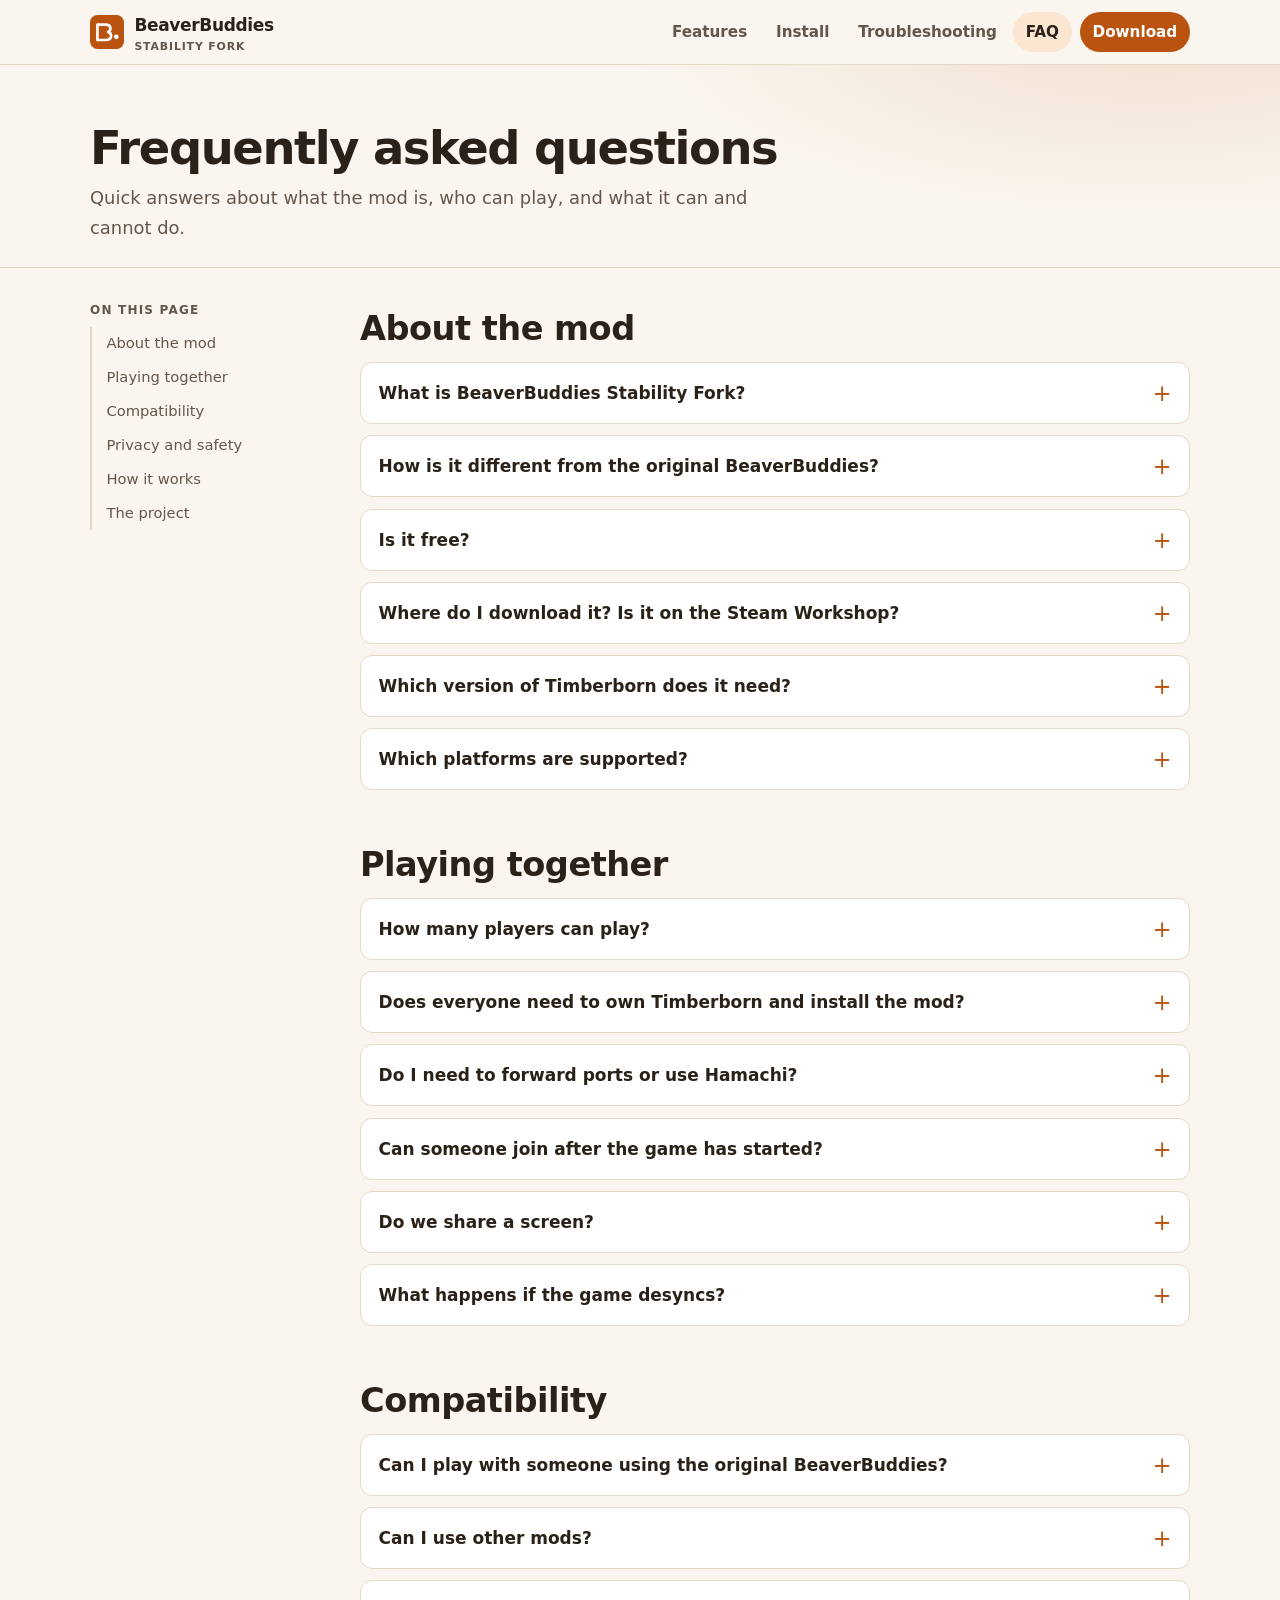
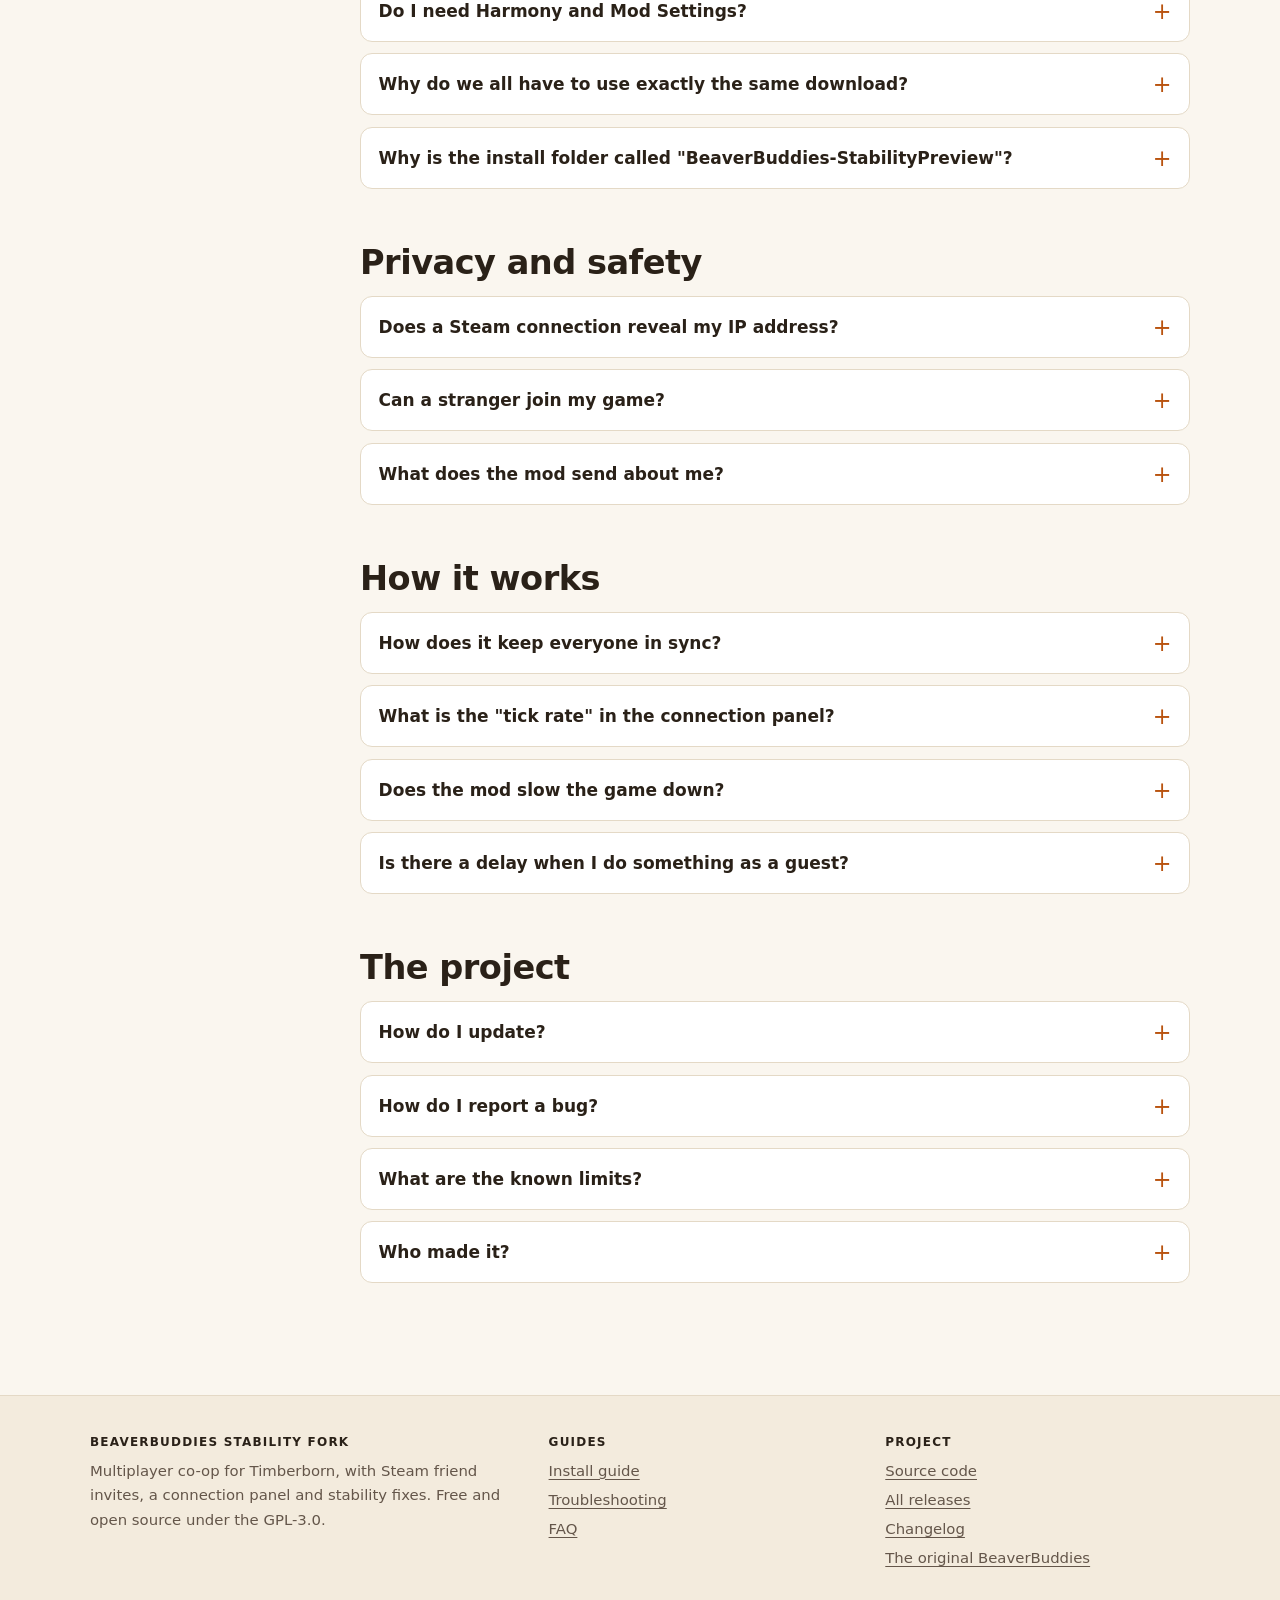
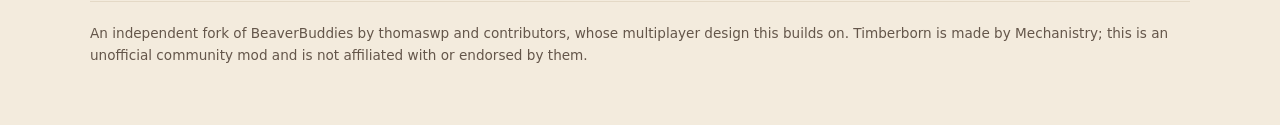
==== docs/faq.html @ a0eb25ae "Add a project website for GitHub Pages A static site under docs/ (no build step, no external fonts, " ====
<!doctype html>
<html lang="en">
<head>
  <meta charset="utf-8">
  <meta name="viewport" content="width=device-width, initial-scale=1">
  <title>FAQ: BeaverBuddies Stability Fork</title>
  <meta name="description" content="Answers about BeaverBuddies Stability Fork: what it is, how it differs from the original, who can play, compatibility with other mods, privacy, and known limits.">
  <meta name="theme-color" content="#b9530f">
  <link rel="icon" href="assets/favicon.svg" type="image/svg+xml">
  <link rel="stylesheet" href="assets/style.css">
</head>
<body>
<a class="skip" href="#main">Skip to content</a>

<header class="site-header">
  <div class="container header-inner">
    <a class="brand" href="index.html">
      <svg class="brand-mark" viewBox="0 0 64 64" aria-hidden="true"><rect width="64" height="64" rx="14" fill="#b9530f"/><path d="M14 46V18h15c6 0 9.5 3 9.5 7.6 0 3-1.7 5.3-4.4 6.4 3.6 1 5.7 3.6 5.7 7.2 0 5-3.9 7.8-10 7.8H14z" fill="none" stroke="#fff" stroke-width="5" stroke-linejoin="round"/><circle cx="49.5" cy="41" r="4.5" fill="#fff"/></svg>
      <span>BeaverBuddies<small>Stability Fork</small></span>
    </a>
    <nav class="nav" aria-label="Main">
      <a href="index.html">Features</a>
      <a href="install.html">Install</a>
      <a href="troubleshooting.html">Troubleshooting</a>
      <a href="faq.html" aria-current="page">FAQ</a>
      <a class="nav-cta" href="https://github.com/kramsey458/BeaverBuddies-Stability-Fork/releases/latest">Download</a>
    </nav>
  </div>
</header>

<main id="main">
<div class="page-hero">
  <div class="container">
    <h1>Frequently asked questions</h1>
    <p>Quick answers about what the mod is, who can play, and what it can and cannot do.</p>
  </div>
</div>

<div class="container doc">
  <nav class="toc" aria-label="On this page">
    <h2>On this page</h2>
    <ul>
      <li><a href="#general">About the mod</a></li>
      <li><a href="#playing">Playing together</a></li>
      <li><a href="#compat">Compatibility</a></li>
      <li><a href="#privacy">Privacy and safety</a></li>
      <li><a href="#technical">How it works</a></li>
      <li><a href="#project">The project</a></li>
    </ul>
  </nav>

  <div class="prose">

    <section id="general">
      <h2>About the mod</h2>

      <details class="q">
        <summary>What is BeaverBuddies Stability Fork?</summary>
        <div class="answer">
          <p>It is a multiplayer co-op mod for Timberborn: you and your friends build one colony together, in real time, each with your own camera and interface. It is an independent fork of the original <a href="https://github.com/thomaswp/BeaverBuddies">BeaverBuddies</a> by thomaswp and contributors, and keeps everything the original does.</p>
        </div>
      </details>

      <details class="q">
        <summary>How is it different from the original BeaverBuddies?</summary>
        <div class="answer">
          <ul>
            <li><b>Steam friend invites</b> on Valve's current networking API, with no port forwarding.</li>
            <li>An in-game <b>connection panel</b> with players, ping, sync status and tick rate.</li>
            <li><b>Player activity</b>: teammates' cursors, selection outlines and Viewing / Editing labels, with per-player cursor styling.</li>
            <li><b>Fixes</b> for a water desync that depended on frame rate, an animation crash, random-number, saving and demolition problems, and more.</li>
            <li><b>Clearer failures</b>: a mismatched build is refused before the save is sent, and failed connections and actions end with a plain-language reason.</li>
          </ul>
          <p>The <a href="index.html#stability">home page</a> and the <a href="https://github.com/kramsey458/BeaverBuddies-Stability-Fork/blob/main/STABILITY-CHANGELOG.md">changelog</a> have the details, including how well each fix is confirmed.</p>
        </div>
      </details>

      <details class="q">
        <summary>Is it free?</summary>
        <div class="answer">
          <p>Yes. It is free and open source under the GNU General Public License v3.0, and the original authorship and license are preserved.</p>
        </div>
      </details>

      <details class="q">
        <summary>Where do I download it? Is it on the Steam Workshop?</summary>
        <div class="answer">
          <p>This fork is distributed through <a href="https://github.com/kramsey458/BeaverBuddies-Stability-Fork/releases">GitHub Releases</a> only. It is not on the Steam Workshop or mod.io; the pages you may find there belong to the original project.</p>
        </div>
      </details>

      <details class="q">
        <summary>Which version of Timberborn does it need?</summary>
        <div class="answer">
          <p>It is built and tested against Timberborn <b>1.1.2.4</b>. Every player must run the same game version, because the mod compares it when someone joins.</p>
        </div>
      </details>

      <details class="q">
        <summary>Which platforms are supported?</summary>
        <div class="answer">
          <p>It has been tested on <b>Windows with the Steam version</b> of Timberborn. Steam invites need the Steam version. Other stores, macOS and Linux have not been tested by this fork.</p>
        </div>
      </details>
    </section>

    <section id="playing">
      <h2>Playing together</h2>

      <details class="q">
        <summary>How many players can play?</summary>
        <div class="answer">
          <p>It has been tested with <b>two players</b>. Larger groups have not been tried by this fork, so treat them as untested.</p>
        </div>
      </details>

      <details class="q">
        <summary>Does everyone need to own Timberborn and install the mod?</summary>
        <div class="answer">
          <p>Yes. Every player needs their own copy of the game and the same mod download. Only the host needs the save: guests receive a copy of it when they join, stored under <b>Online Games</b>.</p>
        </div>
      </details>

      <details class="q">
        <summary>Do I need to forward ports or use Hamachi?</summary>
        <div class="answer">
          <p>Not with a <b>Steam invite</b>. For a direct IP connection, the default port is 25565 and your router must forward it. A virtual LAN such as Hamachi also works and avoids port forwarding.</p>
        </div>
      </details>

      <details class="q">
        <summary>Can someone join after the game has started?</summary>
        <div class="answer">
          <p>No. Nobody can join once the host chooses <b>Start Game</b>. Everyone starts from the same save, and a running game cannot be handed to a newcomer. Save, host again, and invite them.</p>
        </div>
      </details>

      <details class="q">
        <summary>Do we share a screen?</summary>
        <div class="answer">
          <p>No. It is one shared colony, but every player has their own camera and interface. You see teammates' cursors and selections, and you can ping the map.</p>
        </div>
      </details>

      <details class="q">
        <summary>What happens if the game desyncs?</summary>
        <div class="answer">
          <p>The game tells you. The host chooses <b>Save and Rehost</b>, and guests reconnect (Steam guests accept a fresh invite). This fork removes many known causes of desyncs, but it cannot promise none, so keep backups of your saves. See <a href="troubleshooting.html#desync">Troubleshooting</a>.</p>
        </div>
      </details>
    </section>

    <section id="compat">
      <h2>Compatibility</h2>

      <details class="q">
        <summary>Can I play with someone using the original BeaverBuddies?</summary>
        <div class="answer">
          <p>No. Every player must run the exact same build, so a mixed session is refused. The original and this fork also share a mod ID, so you cannot have both installed at once.</p>
        </div>
      </details>

      <details class="q">
        <summary>Can I use other mods?</summary>
        <div class="answer">
          <p>The mod only checks the game and BeaverBuddies itself. It does <b>not</b> compare your other mods or settings. Every player should have the same mods at the same versions, and simulation-affecting settings (for example <b>Reduce the number of forced pauses</b>) should match. A mismatched third-party mod is a classic cause of desyncs.</p>
        </div>
      </details>

      <details class="q">
        <summary>Do I need Harmony and Mod Settings?</summary>
        <div class="answer">
          <p>Yes, both. Get them from the <a href="install.html#requirements">install guide</a>.</p>
        </div>
      </details>

      <details class="q">
        <summary>Why do we all have to use exactly the same download?</summary>
        <div class="answer">
          <p>The game must play out identically on every computer, and even a rebuilt copy of the same version can differ. So when someone joins, the mod compares the game version, its own version and its own files, and refuses any difference before the save is sent.</p>
        </div>
      </details>

      <details class="q">
        <summary>Why is the install folder called "BeaverBuddies-StabilityPreview"?</summary>
        <div class="answer">
          <p>It keeps its original name on purpose. An update then replaces the old copy instead of sitting beside it, and two folders with the same mod ID would conflict.</p>
        </div>
      </details>
    </section>

    <section id="privacy">
      <h2>Privacy and safety</h2>

      <details class="q">
        <summary>Does a Steam connection reveal my IP address?</summary>
        <div class="answer">
          <p>Connections go directly between players when Steam can find a route and are otherwise relayed through Steam's network. Valve documents that relaying keeps players' IP addresses hidden from each other. With a <b>direct IP</b> connection, the host's address is shared with the players you give it to.</p>
        </div>
      </details>

      <details class="q">
        <summary>Can a stranger join my game?</summary>
        <div class="answer">
          <p>Not over Steam. The host opens a friends-only lobby and only accepts players who joined it, so someone who knows your Steam ID cannot connect. Over direct IP, anyone with your address and port can try to connect until you start the game, so share it only with people you trust.</p>
        </div>
      </details>

      <details class="q">
        <summary>What does the mod send about me?</summary>
        <div class="answer">
          <p>Other players in your session receive your game actions and, if <b>Player activity indicators</b> is on, your cursor position, selection, recent building edits and the display name and color you chose. This fork's builds contain no bug-report upload token, so the <b>Post Bug Report</b> button does not upload anything, and diagnostic files are written only to your own computer.</p>
        </div>
      </details>
    </section>

    <section id="technical">
      <h2>How it works</h2>

      <details class="q">
        <summary>How does it keep everyone in sync?</summary>
        <div class="answer">
          <p>Everyone starts from the same save. Every action is sent to the host, which decides the tick it happens on and sends it to everyone. Because the game is deterministic, the same save and the same actions on the same ticks play out identically on every computer. The <a href="index.html#how-it-works">home page</a> explains it in a minute, and the <a href="https://github.com/thomaswp/BeaverBuddies/wiki/How-does-it-work%3F">original project's wiki</a> goes deeper.</p>
        </div>
      </details>

      <details class="q">
        <summary>What is the "tick rate" in the connection panel?</summary>
        <div class="answer">
          <p>How many simulation ticks per second the game is running right now, averaged over about three seconds. It is around 1.7 at normal speed, rises with game speed, and drops to 0 when paused.</p>
        </div>
      </details>

      <details class="q">
        <summary>Does the mod slow the game down?</summary>
        <div class="answer">
          <p>Normal play has little overhead, and the latest release does less work every tick and every frame. The one big exception is <b>Always Use Detailed Logging</b>, which records a lot of extra detail for diagnosing desyncs. Leave it off unless you are hunting a desync.</p>
        </div>
      </details>

      <details class="q">
        <summary>Is there a delay when I do something as a guest?</summary>
        <div class="answer">
          <p>A little. A guest's action goes to the host, which schedules it on a tick and sends it back, so it appears a short moment after you click. The latest release removes about half a tick of that delay (roughly 0.3 seconds at normal speed) by sending your actions immediately.</p>
        </div>
      </details>
    </section>

    <section id="project">
      <h2>The project</h2>

      <details class="q">
        <summary>How do I update?</summary>
        <div class="answer">
          <p>Download the new zip, close the game, and replace the <code>BeaverBuddies-StabilityPreview</code> folder. Everyone updates together, because different builds will not join each other.</p>
        </div>
      </details>

      <details class="q">
        <summary>How do I report a bug?</summary>
        <div class="answer">
          <p>Open an issue on the <a href="https://github.com/kramsey458/BeaverBuddies-Stability-Fork/issues">project's GitHub page</a> and attach both players' <code>Player.log</code>. <a href="troubleshooting.html#logs">Collecting logs</a> explains where to find them.</p>
        </div>
      </details>

      <details class="q">
        <summary>What are the known limits?</summary>
        <div class="answer">
          <ul>
            <li>Everyone must run the exact same build, and other mods and settings are not compared.</li>
            <li>Nobody can join after <b>Start Game</b>.</li>
            <li>Desyncs can still happen.</li>
            <li>Tested with two players on Windows and Steam only.</li>
            <li>Text added by this fork is English only. Other languages show the English text for those strings.</li>
            <li>One fix, for a demolition selection that includes already-demolished buildings, has automated tests but has not been confirmed in a live session.</li>
          </ul>
        </div>
      </details>

      <details class="q">
        <summary>Who made it?</summary>
        <div class="answer">
          <p>The multiplayer design and most of the code come from the original <a href="https://github.com/thomaswp/BeaverBuddies">BeaverBuddies</a> by thomaswp and contributors. This fork is maintained by <a href="https://github.com/kramsey458">kramsey458</a>. It is an unofficial community mod and is not affiliated with Timberborn's developer, Mechanistry.</p>
        </div>
      </details>
    </section>

  </div>
</div>
</main>

<footer class="site-footer">
  <div class="container">
    <div class="footer-grid">
      <div>
        <h2>BeaverBuddies Stability Fork</h2>
        <p>Multiplayer co-op for Timberborn, with Steam friend invites, a connection panel and stability fixes. Free and open source under the GPL-3.0.</p>
      </div>
      <div>
        <h2>Guides</h2>
        <ul>
          <li><a href="install.html">Install guide</a></li>
          <li><a href="troubleshooting.html">Troubleshooting</a></li>
          <li><a href="faq.html">FAQ</a></li>
        </ul>
      </div>
      <div>
        <h2>Project</h2>
        <ul>
          <li><a href="https://github.com/kramsey458/BeaverBuddies-Stability-Fork">Source code</a></li>
          <li><a href="https://github.com/kramsey458/BeaverBuddies-Stability-Fork/releases">All releases</a></li>
          <li><a href="https://github.com/kramsey458/BeaverBuddies-Stability-Fork/blob/main/STABILITY-CHANGELOG.md">Changelog</a></li>
          <li><a href="https://github.com/thomaswp/BeaverBuddies">The original BeaverBuddies</a></li>
        </ul>
      </div>
    </div>
    <p class="fineprint">An independent fork of BeaverBuddies by thomaswp and contributors, whose multiplayer design this builds on. Timberborn is made by Mechanistry; this is an unofficial community mod and is not affiliated with or endorsed by them.</p>
  </div>
</footer>
</body>
</html>
---- docs/assets/style.css ----
/* BeaverBuddies Stability Fork: project site. No external fonts, scripts or images. */

:root {
  --bg: #faf6ef;
  --bg-tint: #f3ebdd;
  --surface: #ffffff;
  --ink: #2a2118;
  --muted: #64564a;
  --line: #e4d9c6;
  --accent: #b9530f;
  --accent-hover: #9c440a;
  --on-accent: #ffffff;
  --accent-soft: #fbe6d1;
  --water: #17707f;
  --water-soft: #d9eef1;
  --good: #23803f;
  --warn: #9a6a08;
  --bad: #b93526;
  --shadow: 0 1px 2px rgba(60, 40, 15, .06), 0 8px 28px rgba(60, 40, 15, .08);
  --radius: 14px;
  --font: system-ui, -apple-system, "Segoe UI", Roboto, "Helvetica Neue", Arial, sans-serif;
  --mono: ui-monospace, "Cascadia Code", "SF Mono", Consolas, "Liberation Mono", monospace;
  color-scheme: light;
}

@media (prefers-color-scheme: dark) {
  :root {
    --bg: #15110d;
    --bg-tint: #1c1610;
    --surface: #211a13;
    --ink: #f4ecdf;
    --muted: #b8a893;
    --line: #382e23;
    --accent: #f0903a;
    --accent-hover: #ffa452;
    --on-accent: #1b1006;
    --accent-soft: #3a2513;
    --water: #63bfd0;
    --water-soft: #14343a;
    --good: #5fc27f;
    --warn: #e0b04a;
    --bad: #ef7b6c;
    --shadow: 0 1px 2px rgba(0, 0, 0, .4), 0 10px 30px rgba(0, 0, 0, .35);
    color-scheme: dark;
  }
}

*, *::before, *::after { box-sizing: border-box; }

html { scroll-behavior: smooth; scroll-padding-top: 88px; -webkit-text-size-adjust: 100%; }
@media (prefers-reduced-motion: reduce) { html { scroll-behavior: auto; } * { transition: none !important; animation: none !important; } }

body {
  margin: 0;
  background: var(--bg);
  color: var(--ink);
  font: 17px/1.65 var(--font);
  -webkit-font-smoothing: antialiased;
}

img, svg { max-width: 100%; }
a { color: var(--accent); text-underline-offset: 3px; text-decoration-thickness: 1px; }
a:hover { color: var(--accent-hover); }
:focus-visible { outline: 3px solid var(--water); outline-offset: 3px; border-radius: 6px; }

h1, h2, h3, h4 { line-height: 1.2; letter-spacing: -.015em; margin: 0 0 .5em; }
h1 { font-size: clamp(2.3rem, 5.2vw, 3.6rem); font-weight: 800; letter-spacing: -.03em; }
h2 { font-size: clamp(1.6rem, 3.2vw, 2.1rem); font-weight: 750; }
h3 { font-size: 1.2rem; font-weight: 700; }
p { margin: 0 0 1em; }
ul, ol { margin: 0 0 1em; padding-left: 1.3em; }
li { margin-bottom: .35em; }
hr { border: 0; border-top: 1px solid var(--line); margin: 2.5rem 0; }

code, kbd {
  font-family: var(--mono);
  font-size: .88em;
  background: var(--bg-tint);
  border: 1px solid var(--line);
  border-radius: 6px;
  padding: .1em .4em;
  overflow-wrap: anywhere;
}
kbd { border-bottom-width: 2px; }
pre {
  margin: 0 0 1em;
  padding: 1rem 1.1rem;
  background: var(--bg-tint);
  border: 1px solid var(--line);
  border-radius: 10px;
  overflow-x: auto;
  font: .9rem/1.55 var(--mono);
}
pre code { background: none; border: 0; padding: 0; font-size: inherit; overflow-wrap: normal; }

.container { width: min(1100px, 100% - 2rem); margin-inline: auto; }
.narrow { width: min(1100px, 100% - 2rem); margin-inline: auto; }
.narrow > * { max-width: 760px; }
.skip { position: absolute; left: -999px; top: 8px; background: var(--accent); color: var(--on-accent); padding: .6rem 1rem; border-radius: 8px; z-index: 100; }
.skip:focus { left: 8px; }

/* ---------- header ---------- */
.site-header {
  position: sticky; top: 0; z-index: 50;
  background: color-mix(in srgb, var(--bg) 88%, transparent);
  backdrop-filter: saturate(1.4) blur(10px);
  -webkit-backdrop-filter: saturate(1.4) blur(10px);
  border-bottom: 1px solid var(--line);
}
.header-inner { display: flex; align-items: center; gap: 1rem 2rem; padding: .7rem 0; flex-wrap: wrap; }
.brand { display: flex; align-items: center; gap: .65rem; text-decoration: none; color: var(--ink); font-weight: 800; letter-spacing: -.02em; }
.brand:hover { color: var(--ink); }
.brand-mark { width: 34px; height: 34px; flex: none; }
.brand small { display: block; font-weight: 600; font-size: .68rem; letter-spacing: .08em; text-transform: uppercase; color: var(--muted); line-height: 1; margin-top: 3px; }
.nav { display: flex; gap: .2rem; margin-left: auto; align-items: center; flex-wrap: wrap; }
.nav a { color: var(--muted); text-decoration: none; padding: .45rem .8rem; border-radius: 999px; font-weight: 600; font-size: .95rem; }
.nav a:hover { color: var(--ink); background: var(--bg-tint); }
.nav a[aria-current="page"] { color: var(--ink); background: var(--accent-soft); }
.nav .nav-cta { background: var(--accent); color: var(--on-accent); margin-left: .3rem; }
.nav .nav-cta:hover { background: var(--accent-hover); color: var(--on-accent); }

/* ---------- buttons ---------- */
.btn {
  display: inline-flex; align-items: center; gap: .55rem;
  padding: .8rem 1.35rem; border-radius: 12px; font-weight: 700; text-decoration: none;
  border: 1px solid transparent; font-size: 1rem; line-height: 1.2; cursor: pointer;
  transition: background .15s, transform .15s, border-color .15s;
}
.btn-primary { background: var(--accent); color: var(--on-accent); box-shadow: 0 6px 18px color-mix(in srgb, var(--accent) 35%, transparent); }
.btn-primary:hover { background: var(--accent-hover); color: var(--on-accent); transform: translateY(-1px); }
.btn-secondary { background: var(--surface); color: var(--ink); border-color: var(--line); }
.btn-secondary:hover { border-color: var(--accent); color: var(--ink); transform: translateY(-1px); }
.btn svg { width: 1.1em; height: 1.1em; }
.btn-row { display: flex; flex-wrap: wrap; gap: .75rem; }

/* ---------- hero ---------- */
.hero {
  position: relative; overflow: hidden;
  padding: clamp(2.5rem, 7vw, 5.5rem) 0 clamp(2.5rem, 6vw, 4.5rem);
  background:
    radial-gradient(60rem 28rem at 85% -10%, color-mix(in srgb, var(--accent) 18%, transparent), transparent 70%),
    radial-gradient(40rem 24rem at -10% 110%, color-mix(in srgb, var(--water) 16%, transparent), transparent 70%),
    var(--bg);
}
.hero-grid { display: grid; grid-template-columns: 1.1fr .9fr; gap: clamp(1.5rem, 5vw, 4rem); align-items: center; }
.eyebrow { display: inline-flex; align-items: center; gap: .5rem; font-size: .8rem; font-weight: 750; letter-spacing: .09em; text-transform: uppercase; color: var(--accent); margin-bottom: 1rem; }
.eyebrow::before { content: ""; width: 26px; height: 2px; background: currentColor; border-radius: 2px; }
.lede { font-size: 1.2rem; color: var(--muted); max-width: 40ch; }
.hero .lede { max-width: 46ch; margin-bottom: 1.6rem; }
.hero-note { margin-top: 1.1rem; font-size: .92rem; color: var(--muted); }

/* ---------- facts strip ---------- */
.facts { background: var(--surface); border-block: 1px solid var(--line); }
.facts ul { list-style: none; margin: 0; padding: 1.1rem 0; display: grid; grid-template-columns: repeat(auto-fit, minmax(170px, 1fr)); gap: 1rem 1.5rem; }
.facts li { margin: 0; }
.facts b { display: block; font-size: 1.05rem; }
.facts span { font-size: .85rem; color: var(--muted); }

/* ---------- sections ---------- */
section { padding: clamp(2.5rem, 6vw, 4.5rem) 0; }
.section-head { max-width: 62ch; margin-bottom: 2rem; }
.section-head p { color: var(--muted); font-size: 1.08rem; margin: 0; }
.tint { background: var(--bg-tint); border-block: 1px solid var(--line); }

.grid { display: grid; gap: 1.1rem; }
.grid-3 { grid-template-columns: repeat(3, minmax(0, 1fr)); }
@media (max-width: 900px) { .grid-3 { grid-template-columns: repeat(2, minmax(0, 1fr)); } }
@media (max-width: 600px) { .grid-3 { grid-template-columns: minmax(0, 1fr); } }
.grid-2 { grid-template-columns: repeat(auto-fit, minmax(300px, 1fr)); }

.card {
  background: var(--surface); border: 1px solid var(--line); border-radius: var(--radius);
  padding: 1.4rem 1.4rem 1.2rem; box-shadow: var(--shadow);
}
.card h3 { margin-top: .9rem; margin-bottom: .4rem; }
.card p { color: var(--muted); margin: 0; font-size: .98rem; }
.icon { width: 44px; height: 44px; border-radius: 12px; display: grid; place-items: center; background: var(--accent-soft); color: var(--accent); }
.icon svg { width: 24px; height: 24px; }
.icon.water { background: var(--water-soft); color: var(--water); }

/* numbered steps */
.steps { list-style: none; counter-reset: step; padding: 0; margin: 0 0 1.5rem; display: grid; gap: 1rem; }
.steps > li { counter-increment: step; position: relative; padding: 1.1rem 1.2rem 1.1rem 4rem; background: var(--surface); border: 1px solid var(--line); border-radius: var(--radius); margin: 0; }
.steps > li::before {
  content: counter(step); position: absolute; left: 1.05rem; top: .85rem;
  width: 2.1rem; height: 2.1rem; border-radius: 50%; display: grid; place-items: center;
  background: var(--accent); color: var(--on-accent); font-weight: 800;
}
.steps > li > :last-child { margin-bottom: 0; }
.steps h3 { margin: 0 0 .25rem; font-size: 1.08rem; }
.steps.compact > li { padding: .9rem 1rem .9rem 3.6rem; }
.steps.compact > li::before { top: .55rem; }
.steps.horizontal { grid-template-columns: repeat(auto-fit, minmax(240px, 1fr)); }
.steps.horizontal > li { padding: 4rem 1.2rem 1.2rem; }
.steps.horizontal > li::before { top: 1.1rem; left: 1.2rem; }

/* callouts */
.callout { border: 1px solid var(--line); border-left: 4px solid var(--water); background: var(--surface); border-radius: 10px; padding: .9rem 1.1rem; margin: 0 0 1.2rem; }
.callout > :last-child { margin-bottom: 0; }
.callout strong.label { display: block; font-size: .78rem; letter-spacing: .08em; text-transform: uppercase; color: var(--water); margin-bottom: .2rem; }
.callout.warn { border-left-color: var(--warn); }
.callout.warn strong.label { color: var(--warn); }
.callout.tip { border-left-color: var(--good); }
.callout.tip strong.label { color: var(--good); }

/* chips */
.chip { display: inline-block; font-size: .72rem; font-weight: 750; letter-spacing: .05em; text-transform: uppercase; padding: .15rem .55rem; border-radius: 999px; border: 1px solid currentColor; vertical-align: middle; white-space: nowrap; }
.chip.ok { color: var(--good); }
.chip.tested { color: var(--water); }

/* tables */
.table-wrap { overflow-x: auto; margin: 0 0 1.4rem; border: 1px solid var(--line); border-radius: 12px; background: var(--surface); }
table { border-collapse: collapse; width: 100%; min-width: 520px; font-size: .96rem; }
th, td { text-align: left; padding: .7rem .95rem; border-bottom: 1px solid var(--line); vertical-align: top; }
th { background: var(--bg-tint); font-size: .8rem; letter-spacing: .06em; text-transform: uppercase; color: var(--muted); }
tr:last-child td { border-bottom: 0; }

/* ---------- connection panel illustration ---------- */
.panel-demo { justify-self: center; width: min(100%, 360px); }
.panel-window {
  font: 500 .93rem/1.35 var(--font);
  background: color-mix(in srgb, #1d2a26 92%, transparent); color: #eef2ea;
  border: 1px solid rgba(255, 255, 255, .14); border-radius: 12px; box-shadow: 0 18px 50px rgba(0, 0, 0, .35);
  overflow: hidden;
}
.panel-row { display: flex; align-items: center; gap: .6rem; padding: .5rem .9rem; }
.panel-title { font-weight: 750; padding-top: .7rem; }
.panel-title .spacer { margin-left: auto; opacity: .7; font-weight: 600; font-size: .82rem; }
.panel-status { padding-bottom: .7rem; }
.panel-sep { border-top: 1px solid rgba(255, 255, 255, .12); }
.dot { width: .7rem; height: .7rem; border-radius: 50%; flex: none; background: #56c17a; box-shadow: 0 0 0 3px rgba(86, 193, 122, .22); }
.dot.yellow { background: #e6b93f; box-shadow: 0 0 0 3px rgba(230, 185, 63, .22); }
.dot.red { background: #ea6b5c; box-shadow: 0 0 0 3px rgba(234, 107, 92, .22); }
.panel-row .value { margin-left: auto; font-variant-numeric: tabular-nums; opacity: .92; }
.panel-meta { display: grid; grid-template-columns: auto 1fr; gap: .15rem 1rem; padding: .6rem .9rem .8rem; font-size: .85rem; }
.panel-meta dt { opacity: .65; }
.panel-meta dd { margin: 0; text-align: right; font-variant-numeric: tabular-nums; }
.demo-caption { margin: .7rem .2rem 0; font-size: .82rem; color: var(--muted); text-align: center; }

/* ---------- prose pages ---------- */
.page-hero { padding: clamp(2rem, 5vw, 3.5rem) 0 1.5rem; background: radial-gradient(48rem 18rem at 90% -20%, color-mix(in srgb, var(--accent) 14%, transparent), transparent 70%), var(--bg); border-bottom: 1px solid var(--line); }
.page-hero h1 { font-size: clamp(2rem, 4.4vw, 2.9rem); margin-bottom: .4rem; }
.page-hero p { color: var(--muted); font-size: 1.12rem; max-width: 60ch; margin: 0; }
.doc { display: grid; grid-template-columns: minmax(0, 1fr); gap: 2.5rem; padding: 2.2rem 0 4rem; }
@media (min-width: 980px) { .doc { grid-template-columns: 230px minmax(0, 1fr); } }
.toc { position: sticky; top: 92px; align-self: start; font-size: .92rem; }
.toc h2 { font-size: .75rem; letter-spacing: .1em; text-transform: uppercase; color: var(--muted); margin-bottom: .6rem; }
.toc ul { list-style: none; margin: 0; padding: 0; border-left: 2px solid var(--line); }
.toc li { margin: 0; }
.toc a { display: block; padding: .3rem .9rem; color: var(--muted); text-decoration: none; margin-left: -2px; border-left: 2px solid transparent; }
.toc a:hover { color: var(--ink); border-left-color: var(--accent); }
@media (max-width: 979px) { .toc { position: static; background: var(--surface); border: 1px solid var(--line); border-radius: 12px; padding: 1rem 1.2rem; } .toc ul { columns: 2; border: 0; } .toc a { padding: .25rem 0; margin: 0; border: 0; } }
.prose { min-width: 0; }
.prose > section { padding: 0; margin-bottom: 3rem; }
.prose h2 { padding-top: .4rem; margin-bottom: .8rem; }
.prose h3 { margin-top: 1.6rem; }
.prose .lead { font-size: 1.1rem; color: var(--muted); }

.path { display: flex; align-items: center; gap: .6rem; flex-wrap: wrap; margin: 0 0 1em; }
.path code { flex: 1 1 auto; padding: .55rem .8rem; font-size: .9rem; }
.copy { font: 600 .82rem var(--font); padding: .5rem .8rem; border-radius: 8px; border: 1px solid var(--line); background: var(--surface); color: var(--ink); cursor: pointer; }
.copy:hover { border-color: var(--accent); }

/* FAQ / troubleshooting accordions */
details.q { background: var(--surface); border: 1px solid var(--line); border-radius: 12px; margin: 0 0 .7rem; }
details.q > summary { cursor: pointer; padding: 1rem 3rem 1rem 1.1rem; font-weight: 700; list-style: none; position: relative; }
details.q > summary::-webkit-details-marker { display: none; }
details.q > summary::after { content: "+"; position: absolute; right: 1.1rem; top: 50%; transform: translateY(-50%); font-size: 1.4rem; font-weight: 500; color: var(--accent); }
details.q[open] > summary::after { content: "\2212"; }
details.q > summary:hover { color: var(--accent); }
details.q .answer { padding: 0 1.1rem 1rem; color: var(--ink); }
details.q .answer > :last-child { margin-bottom: 0; }
.answer .sub { margin: 1rem 0 .25rem; font-size: .8rem; font-weight: 700; letter-spacing: .08em; text-transform: uppercase; color: var(--muted); }
.answer p { color: var(--ink); }

.cta-band { background: linear-gradient(135deg, #bd5a12, #8a3c08); color: #fff; border-radius: 20px; padding: clamp(1.6rem, 4vw, 2.6rem); display: flex; flex-wrap: wrap; align-items: center; gap: 1.2rem 2rem; }
.cta-band h2 { margin: 0 0 .25rem; color: inherit; }
.cta-band p { margin: 0; opacity: .92; }
.cta-band .btn-row { margin-left: auto; }
.cta-band .btn-primary { background: #fff; color: #7a3406; box-shadow: none; }
.cta-band .btn-primary:hover { background: #fff3e6; color: #7a3406; }
.cta-band .btn-secondary { background: transparent; color: #fff; border-color: rgba(255, 255, 255, .55); }
.cta-band .btn-secondary:hover { border-color: #fff; color: #fff; }

/* ---------- footer ---------- */
.site-footer { border-top: 1px solid var(--line); background: var(--bg-tint); padding: 2.4rem 0 2.8rem; font-size: .93rem; color: var(--muted); }
.footer-grid { display: grid; grid-template-columns: 1.4fr repeat(2, 1fr); gap: 1.5rem 2rem; }
@media (max-width: 700px) { .footer-grid { grid-template-columns: 1fr; } }
.site-footer h2 { font-size: .75rem; letter-spacing: .1em; text-transform: uppercase; margin-bottom: .6rem; color: var(--ink); }
.site-footer ul { list-style: none; margin: 0; padding: 0; }
.site-footer li { margin-bottom: .3rem; }
.site-footer a { color: var(--muted); }
.site-footer a:hover { color: var(--accent); }
.fineprint { margin-top: 1.6rem; padding-top: 1.2rem; border-top: 1px solid var(--line); font-size: .85rem; }

/* ---------- responsive ---------- */
@media (max-width: 860px) {
  .hero-grid { grid-template-columns: 1fr; }
  .panel-demo { order: 2; }
}
@media (max-width: 620px) {
  body { font-size: 16.5px; }
  .header-inner { padding: .55rem 0; }
  .nav { margin-left: 0; width: 100%; gap: .1rem; overflow-x: auto; flex-wrap: nowrap; padding-bottom: .2rem; }
  .nav a { padding: .4rem .7rem; white-space: nowrap; }
  .cta-band .btn-row { margin-left: 0; }
  html { scroll-padding-top: 132px; } /* the header is two rows tall on phones */
  .btn-row { width: 100%; }
  .btn-row .btn { flex: 1 1 100%; justify-content: center; }
  .nav { scrollbar-width: thin; }
}
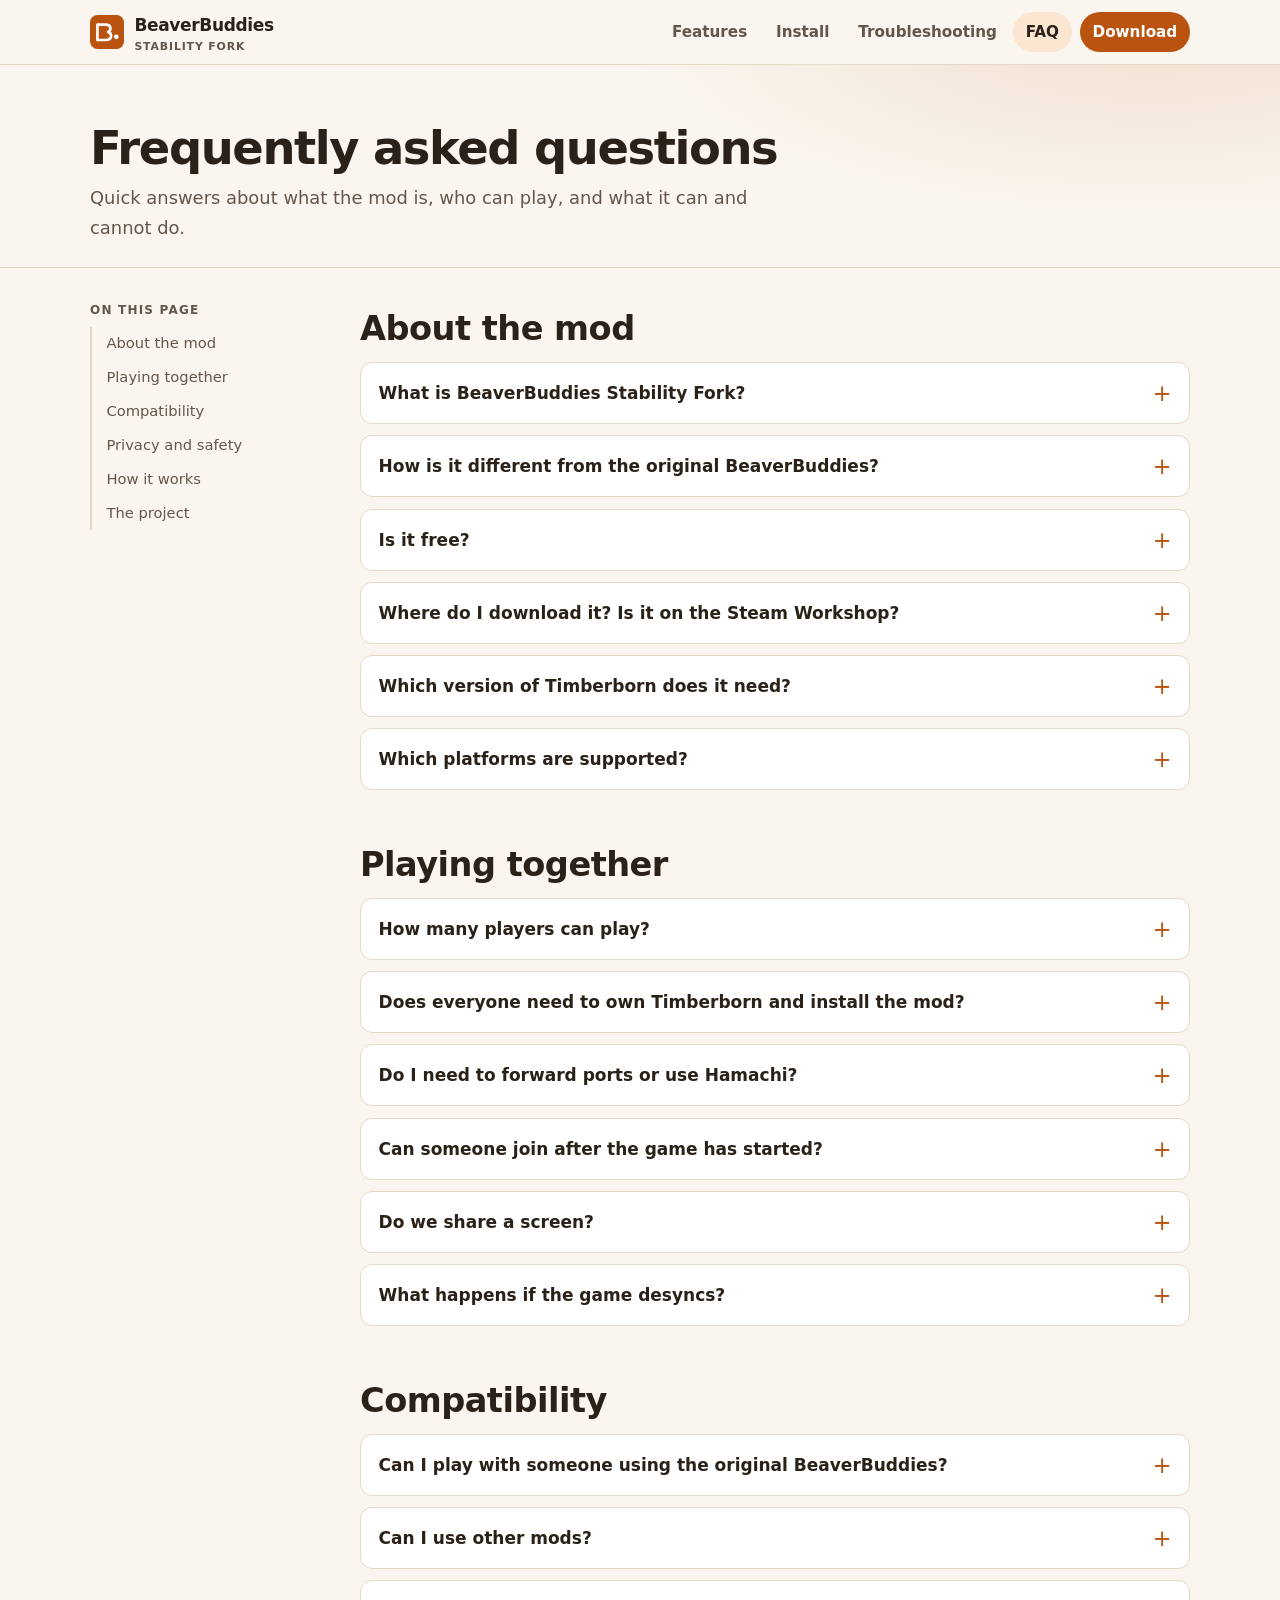
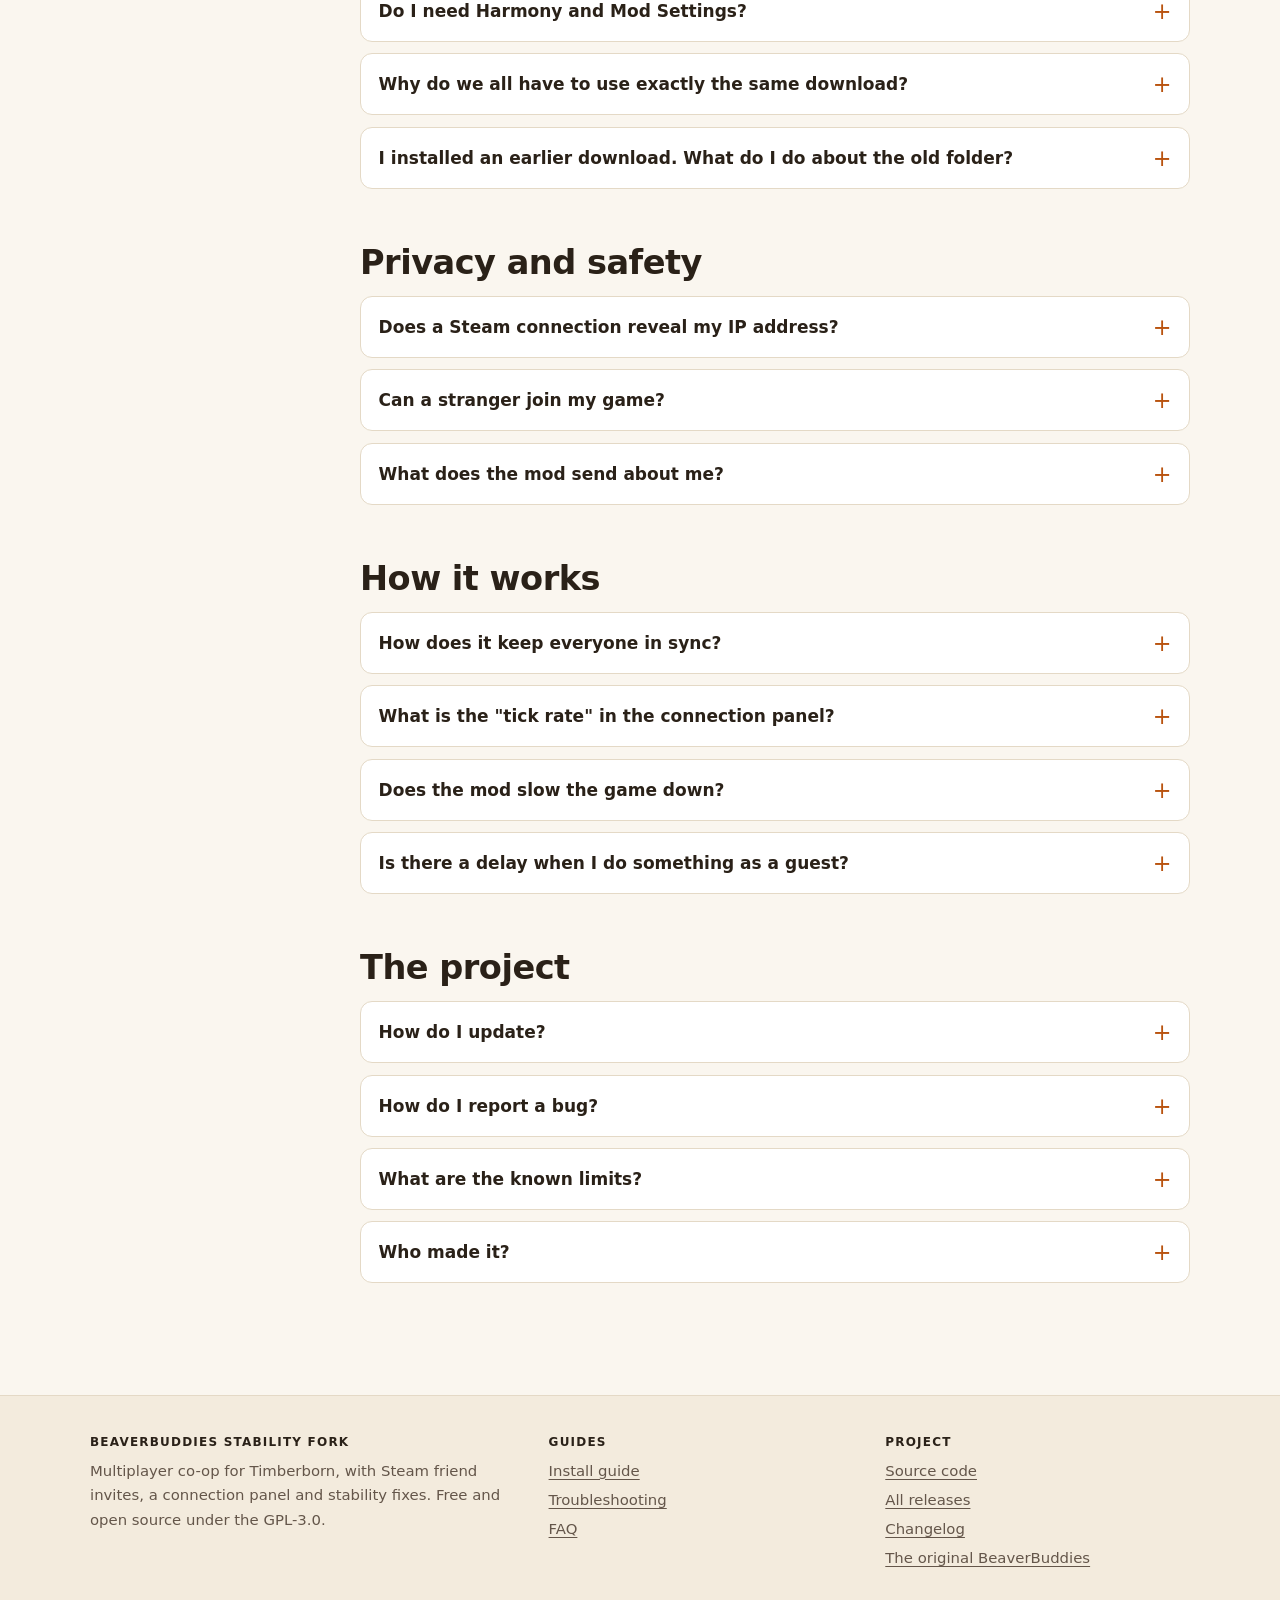
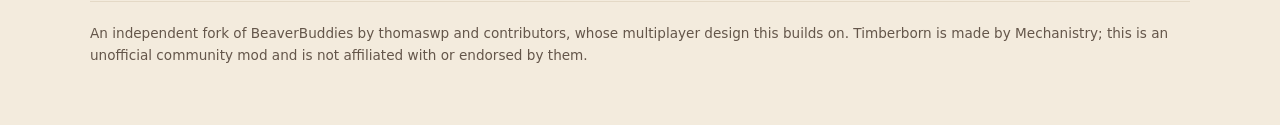
==== commit 5d4ee017: "Name the install folder BeaverBuddies-Stability-Fork Rename the folder people copy into Mods from Be" ====
--- a/docs/faq.html
+++ b/docs/faq.html
@@ -182,9 +182,9 @@
       </details>
 
       <details class="q">
-        <summary>Why is the install folder called "BeaverBuddies-StabilityPreview"?</summary>
-        <div class="answer">
-          <p>It keeps its original name on purpose. An update then replaces the old copy instead of sitting beside it, and two folders with the same mod ID would conflict.</p>
+        <summary>I installed an earlier download. What do I do about the old folder?</summary>
+        <div class="answer">
+          <p>Earlier downloads used a folder named <code>BeaverBuddies-StabilityPreview</code>. Delete it from <code>Documents\Timberborn\Mods</code> before you copy in the new <code>BeaverBuddies-Stability-Fork</code> folder. The two share a mod ID, so having both would conflict.</p>
         </div>
       </details>
     </section>
@@ -252,7 +252,7 @@
       <details class="q">
         <summary>How do I update?</summary>
         <div class="answer">
-          <p>Download the new zip, close the game, and replace the <code>BeaverBuddies-StabilityPreview</code> folder. Everyone updates together, because different builds will not join each other.</p>
+          <p>Download the new zip, close the game, and replace the <code>BeaverBuddies-Stability-Fork</code> folder (delete the old <code>BeaverBuddies-StabilityPreview</code> folder too if you still have it). Everyone updates together, because different builds will not join each other.</p>
         </div>
       </details>
 
